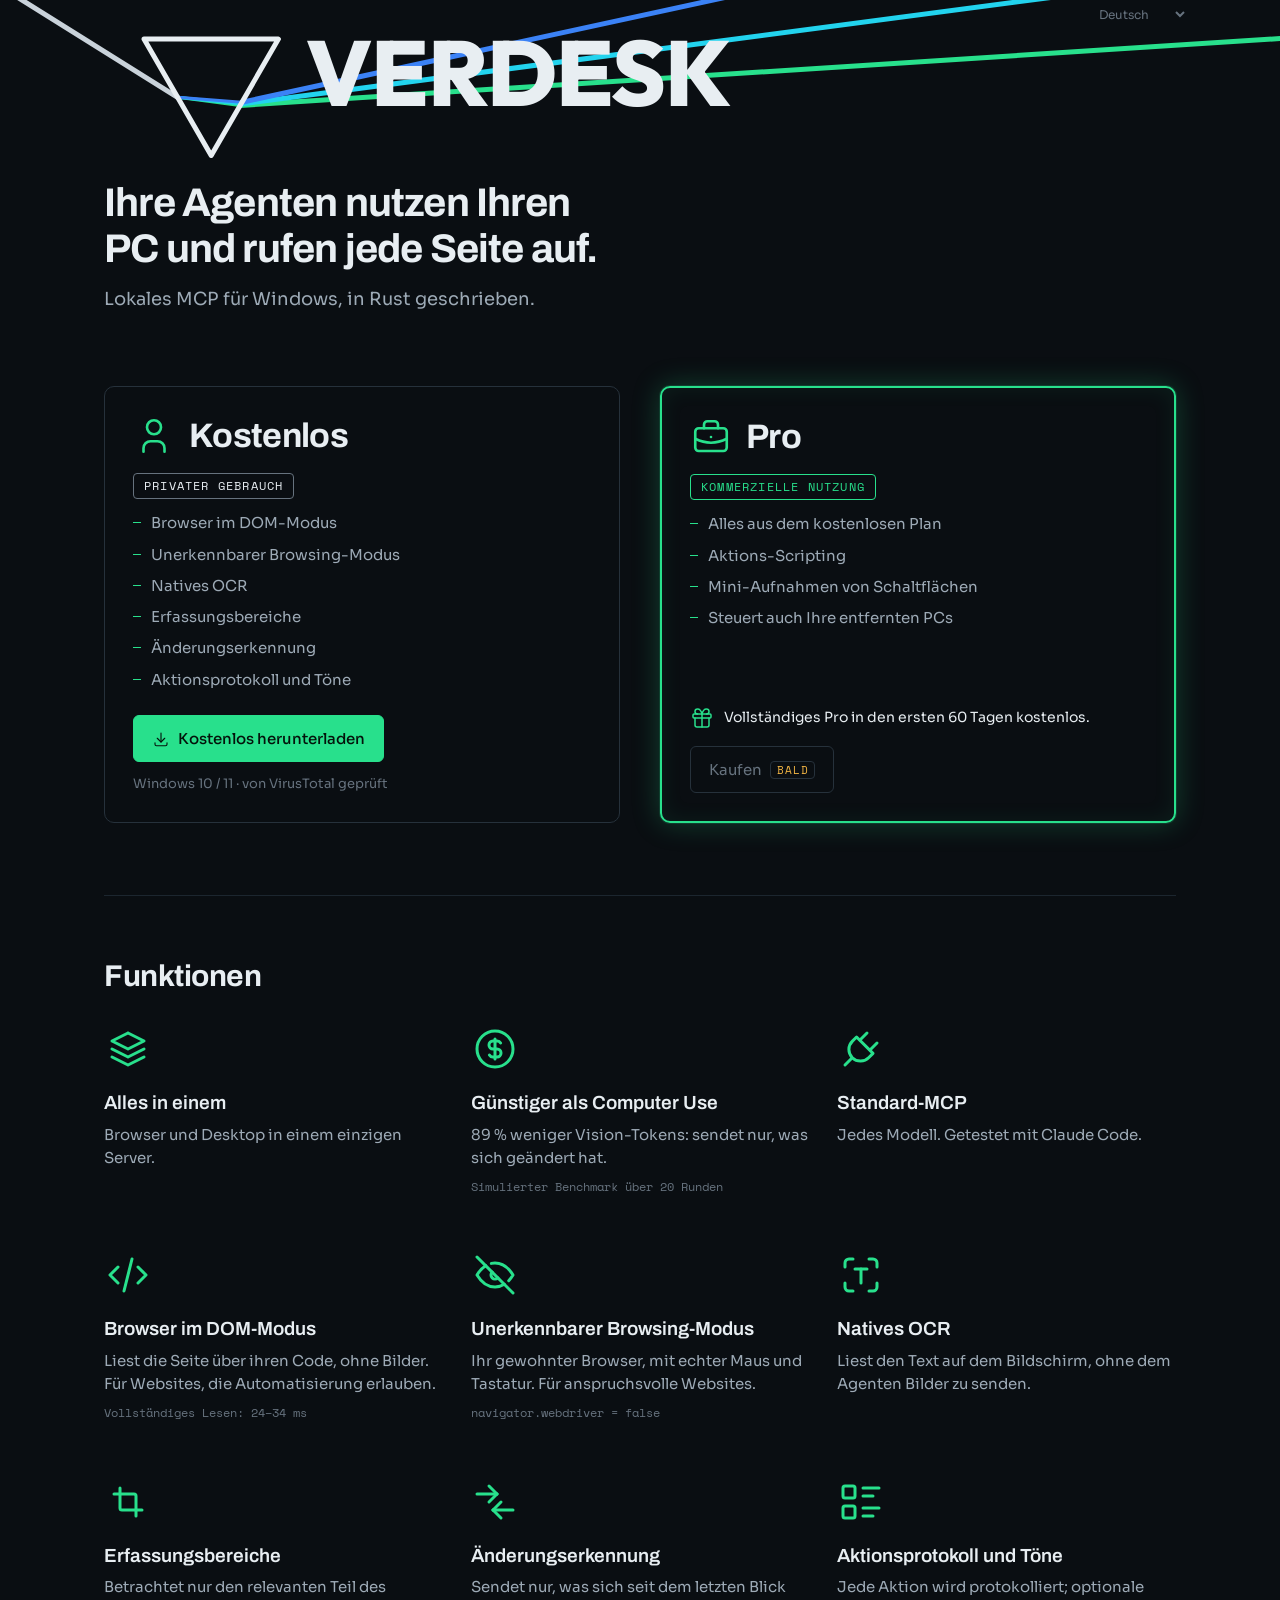
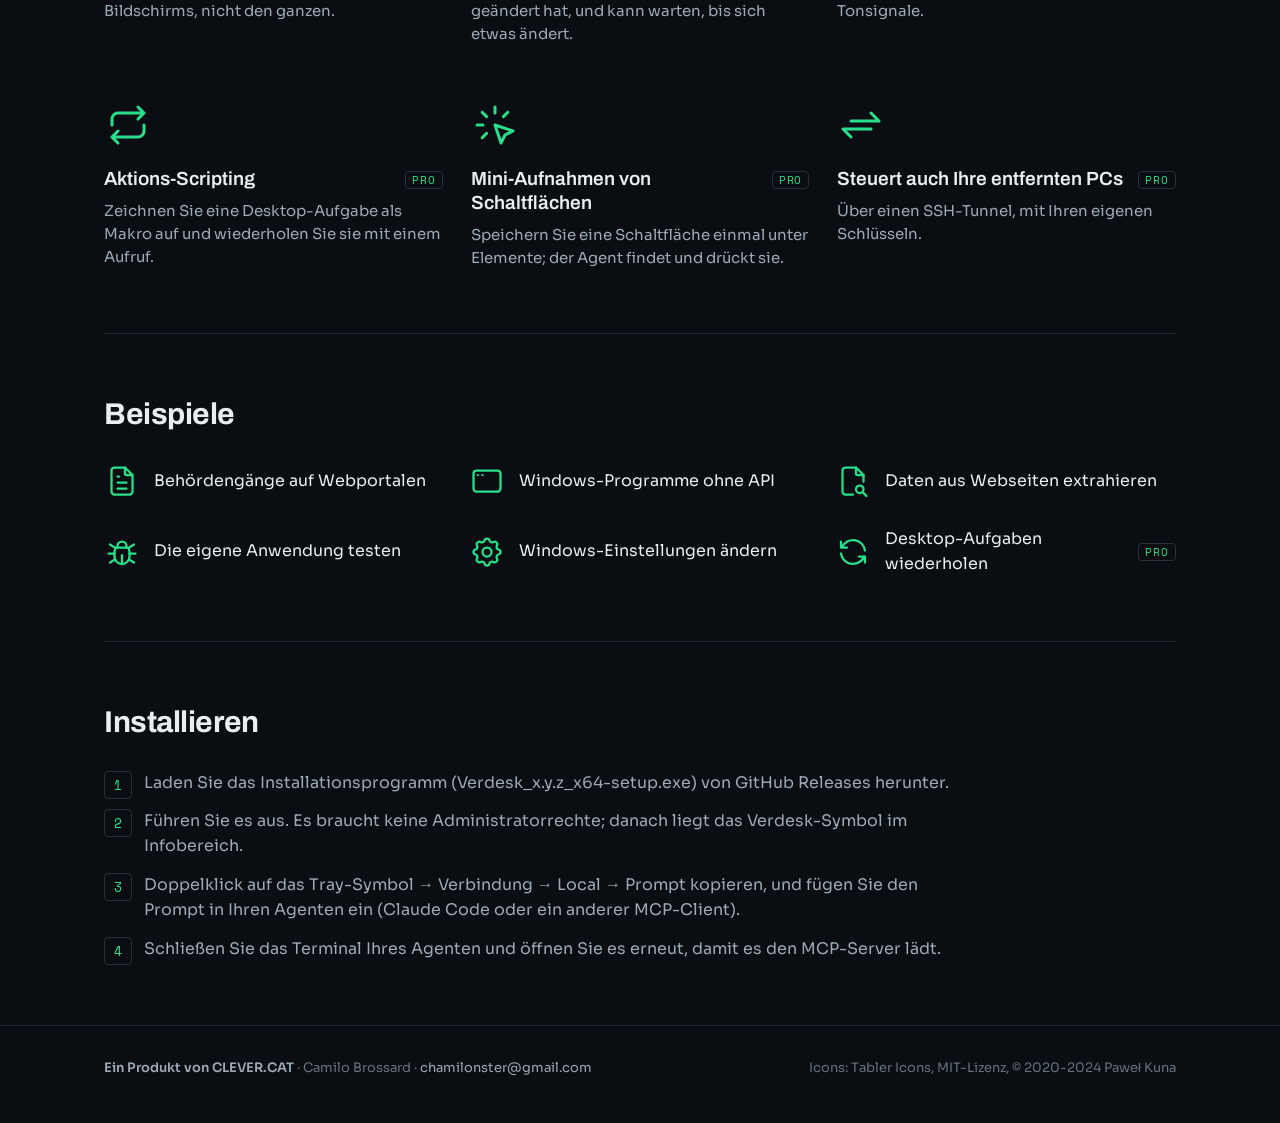
==== de/index.html @ 7feb121b "site: títulos de plan Gratis/Pro más grandes con su ícono Co-Authored-By: Claude Opus 5.5 (1M contex" ====
<!DOCTYPE html>
<html lang="de">
<head>
  <meta charset="UTF-8" />
  <meta name="viewport" content="width=device-width, initial-scale=1.0" />
  <title>Verdesk — Ihre Agenten nutzen Ihren PC und rufen jede Seite auf</title>
  <meta name="description" content="Lokaler MCP-Server für Windows. Ihre Agenten nutzen Ihren PC und rufen jede Seite auf: DOM-Modus, unerkennbarer Modus, natives OCR, und gesendet wird nur, was sich geändert hat. Kostenlos für den privaten Gebrauch." />
  <meta name="theme-color" content="#0A0E12" />
  <link rel="icon" type="image/svg+xml" href="/favicon.svg" />
  <meta property="og:title" content="Verdesk — Ihre Agenten nutzen Ihren PC und rufen jede Seite auf" />
  <meta property="og:description" content="Lokaler MCP-Server für Windows. Ihre Agenten nutzen Ihren PC und rufen jede Seite auf: DOM-Modus, unerkennbarer Modus, natives OCR, und gesendet wird nur, was sich geändert hat. Kostenlos für den privaten Gebrauch." />
  <meta property="og:type" content="website" />
  <meta property="og:url" content="https://verdesk.app/de/" />
  <meta property="og:image" content="https://verdesk.app/og-image.png" />
  <meta name="twitter:card" content="summary_large_image" />
  <meta name="twitter:title" content="Verdesk — Ihre Agenten nutzen Ihren PC und rufen jede Seite auf" />
  <meta name="twitter:description" content="Lokaler MCP-Server für Windows. Ihre Agenten nutzen Ihren PC und rufen jede Seite auf: DOM-Modus, unerkennbarer Modus, natives OCR, und gesendet wird nur, was sich geändert hat. Kostenlos für den privaten Gebrauch." />
  <meta name="twitter:image" content="https://verdesk.app/og-image.png" />
  <link rel="stylesheet" href="/fonts.css?v=23" />
  <link rel="stylesheet" href="/style.css?v=23" />
  <script src="/i18n.js?v=23" defer></script>
  <!-- I18N-SEO:START -->
  <link rel="canonical" href="https://verdesk.app/de/" />
  <meta property="og:locale" content="de_DE" />
  <link rel="alternate" hreflang="en" href="https://verdesk.app/" />
  <link rel="alternate" hreflang="es" href="https://verdesk.app/es/" />
  <link rel="alternate" hreflang="pt" href="https://verdesk.app/pt/" />
  <link rel="alternate" hreflang="fr" href="https://verdesk.app/fr/" />
  <link rel="alternate" hreflang="de" href="https://verdesk.app/de/" />
  <link rel="alternate" hreflang="it" href="https://verdesk.app/it/" />
  <link rel="alternate" hreflang="nl" href="https://verdesk.app/nl/" />
  <link rel="alternate" hreflang="pl" href="https://verdesk.app/pl/" />
  <link rel="alternate" hreflang="tr" href="https://verdesk.app/tr/" />
  <link rel="alternate" hreflang="ru" href="https://verdesk.app/ru/" />
  <link rel="alternate" hreflang="uk" href="https://verdesk.app/uk/" />
  <link rel="alternate" hreflang="zh" href="https://verdesk.app/zh/" />
  <link rel="alternate" hreflang="ja" href="https://verdesk.app/ja/" />
  <link rel="alternate" hreflang="ko" href="https://verdesk.app/ko/" />
  <link rel="alternate" hreflang="x-default" href="https://verdesk.app/" />
  <!-- I18N-SEO:END -->
</head>
<body>
  <!-- Icons: Tabler Icons (https://tabler.io/icons), MIT License, (c) 2020-2024 Pawel Kuna -->
  <svg width="0" height="0" style="position:absolute" aria-hidden="true">
    <symbol id="i-download" viewBox="0 0 24 24" fill="none" stroke="currentColor" stroke-width="1.5" stroke-linecap="round" stroke-linejoin="round"><path d="M4 17v2a2 2 0 0 0 2 2h12a2 2 0 0 0 2 -2v-2" /><path d="M7 11l5 5l5 -5" /><path d="M12 4l0 12" /></symbol>
    <symbol id="i-stack-2" viewBox="0 0 24 24" fill="none" stroke="currentColor" stroke-width="1.5" stroke-linecap="round" stroke-linejoin="round"><path d="M12 4l-8 4l8 4l8 -4l-8 -4" /><path d="M4 12l8 4l8 -4" /><path d="M4 16l8 4l8 -4" /></symbol>
    <symbol id="i-coin" viewBox="0 0 24 24" fill="none" stroke="currentColor" stroke-width="1.5" stroke-linecap="round" stroke-linejoin="round"><path d="M12 12m-9 0a9 9 0 1 0 18 0a9 9 0 1 0 -18 0" /><path d="M14.8 9a2 2 0 0 0 -1.8 -1h-2a2 2 0 1 0 0 4h2a2 2 0 1 1 0 4h-2a2 2 0 0 1 -1.8 -1" /><path d="M12 7v10" /></symbol>
    <symbol id="i-code" viewBox="0 0 24 24" fill="none" stroke="currentColor" stroke-width="1.5" stroke-linecap="round" stroke-linejoin="round"><path d="M7 8l-4 4l4 4" /><path d="M17 8l4 4l-4 4" /><path d="M14 4l-4 16" /></symbol>
    <symbol id="i-eye-off" viewBox="0 0 24 24" fill="none" stroke="currentColor" stroke-width="1.5" stroke-linecap="round" stroke-linejoin="round"><path d="M10.585 10.587a2 2 0 0 0 2.829 2.828" /><path d="M16.681 16.673a8.717 8.717 0 0 1 -4.681 1.327c-3.6 0 -6.6 -2 -9 -6c1.272 -2.12 2.712 -3.678 4.32 -4.674m2.86 -1.146a9.055 9.055 0 0 1 1.82 -.18c3.6 0 6.6 2 9 6c-.666 1.11 -1.379 2.067 -2.138 2.87" /><path d="M3 3l18 18" /></symbol>
    <symbol id="i-plug" viewBox="0 0 24 24" fill="none" stroke="currentColor" stroke-width="1.5" stroke-linecap="round" stroke-linejoin="round"><path d="M9.785 6l8.215 8.215l-2.054 2.054a5.81 5.81 0 1 1 -8.215 -8.215l2.054 -2.054z" /><path d="M4 20l3.5 -3.5" /><path d="M15 4l-3.5 3.5" /><path d="M20 9l-3.5 3.5" /></symbol>
    <symbol id="i-text-recognition" viewBox="0 0 24 24" fill="none" stroke="currentColor" stroke-width="1.5" stroke-linecap="round" stroke-linejoin="round"><path d="M4 8v-2a2 2 0 0 1 2 -2h2" /><path d="M4 16v2a2 2 0 0 0 2 2h2" /><path d="M16 4h2a2 2 0 0 1 2 2v2" /><path d="M16 20h2a2 2 0 0 0 2 -2v-2" /><path d="M12 16v-7" /><path d="M9 9h6" /></symbol>
    <symbol id="i-crop" viewBox="0 0 24 24" fill="none" stroke="currentColor" stroke-width="1.5" stroke-linecap="round" stroke-linejoin="round"><path d="M8 5v10a1 1 0 0 0 1 1h10" /><path d="M5 8h10a1 1 0 0 1 1 1v10" /></symbol>
    <symbol id="i-arrows-diff" viewBox="0 0 24 24" fill="none" stroke="currentColor" stroke-width="1.5" stroke-linecap="round" stroke-linejoin="round"><path d="M11 16h10" /><path d="M11 16l4 4" /><path d="M11 16l4 -4" /><path d="M13 8h-10" /><path d="M13 8l-4 4" /><path d="M13 8l-4 -4" /></symbol>
    <symbol id="i-list-details" viewBox="0 0 24 24" fill="none" stroke="currentColor" stroke-width="1.5" stroke-linecap="round" stroke-linejoin="round"><path d="M13 5h8" /><path d="M13 9h5" /><path d="M13 15h8" /><path d="M13 19h5" /><path d="M3 4m0 1a1 1 0 0 1 1 -1h4a1 1 0 0 1 1 1v4a1 1 0 0 1 -1 1h-4a1 1 0 0 1 -1 -1z" /><path d="M3 14m0 1a1 1 0 0 1 1 -1h4a1 1 0 0 1 1 1v4a1 1 0 0 1 -1 1h-4a1 1 0 0 1 -1 -1z" /></symbol>
    <symbol id="i-repeat" viewBox="0 0 24 24" fill="none" stroke="currentColor" stroke-width="1.5" stroke-linecap="round" stroke-linejoin="round"><path d="M4 12v-3a3 3 0 0 1 3 -3h13m-3 -3l3 3l-3 3" /><path d="M20 12v3a3 3 0 0 1 -3 3h-13m3 3l-3 -3l3 -3" /></symbol>
    <symbol id="i-click" viewBox="0 0 24 24" fill="none" stroke="currentColor" stroke-width="1.5" stroke-linecap="round" stroke-linejoin="round"><path d="M3 12l3 0" /><path d="M12 3l0 3" /><path d="M7.8 7.8l-2.2 -2.2" /><path d="M16.2 7.8l2.2 -2.2" /><path d="M7.8 16.2l-2.2 2.2" /><path d="M12 12l9 3l-4 2l-2 4l-3 -9" /></symbol>
    <symbol id="i-arrows-exchange" viewBox="0 0 24 24" fill="none" stroke="currentColor" stroke-width="1.5" stroke-linecap="round" stroke-linejoin="round"><path d="M7 10h14l-4 -4" /><path d="M17 14h-14l4 4" /></symbol>
    <symbol id="i-file-text" viewBox="0 0 24 24" fill="none" stroke="currentColor" stroke-width="1.5" stroke-linecap="round" stroke-linejoin="round"><path d="M14 3v4a1 1 0 0 0 1 1h4" /><path d="M17 21h-10a2 2 0 0 1 -2 -2v-14a2 2 0 0 1 2 -2h7l5 5v11a2 2 0 0 1 -2 2z" /><path d="M9 9l1 0" /><path d="M9 13l6 0" /><path d="M9 17l6 0" /></symbol>
    <symbol id="i-app-window" viewBox="0 0 24 24" fill="none" stroke="currentColor" stroke-width="1.5" stroke-linecap="round" stroke-linejoin="round"><path d="M3 5m0 2a2 2 0 0 1 2 -2h14a2 2 0 0 1 2 2v10a2 2 0 0 1 -2 2h-14a2 2 0 0 1 -2 -2z" /><path d="M6 8h.01" /><path d="M9 8h.01" /></symbol>
    <symbol id="i-file-search" viewBox="0 0 24 24" fill="none" stroke="currentColor" stroke-width="1.5" stroke-linecap="round" stroke-linejoin="round"><path d="M14 3v4a1 1 0 0 0 1 1h4" /><path d="M12 21h-5a2 2 0 0 1 -2 -2v-14a2 2 0 0 1 2 -2h7l5 5v4.5" /><path d="M16.5 17.5m-2.5 0a2.5 2.5 0 1 0 5 0a2.5 2.5 0 1 0 -5 0" /><path d="M18.5 19.5l2.5 2.5" /></symbol>
    <symbol id="i-bug" viewBox="0 0 24 24" fill="none" stroke="currentColor" stroke-width="1.5" stroke-linecap="round" stroke-linejoin="round"><path d="M9 9v-1a3 3 0 0 1 6 0v1" /><path d="M8 9h8a6 6 0 0 1 1 3v3a5 5 0 0 1 -10 0v-3a6 6 0 0 1 1 -3" /><path d="M3 13l4 0" /><path d="M17 13l4 0" /><path d="M12 20l0 -6" /><path d="M4 19l3.35 -2" /><path d="M20 19l-3.35 -2" /><path d="M4 7l3.75 2.4" /><path d="M20 7l-3.75 2.4" /></symbol>
    <symbol id="i-settings" viewBox="0 0 24 24" fill="none" stroke="currentColor" stroke-width="1.5" stroke-linecap="round" stroke-linejoin="round"><path d="M10.325 4.317c.426 -1.756 2.924 -1.756 3.35 0a1.724 1.724 0 0 0 2.573 1.066c1.543 -.94 3.31 .826 2.37 2.37a1.724 1.724 0 0 0 1.065 2.572c1.756 .426 1.756 2.924 0 3.35a1.724 1.724 0 0 0 -1.066 2.573c.94 1.543 -.826 3.31 -2.37 2.37a1.724 1.724 0 0 0 -2.572 1.065c-.426 1.756 -2.924 1.756 -3.35 0a1.724 1.724 0 0 0 -2.573 -1.066c-1.543 .94 -3.31 -.826 -2.37 -2.37a1.724 1.724 0 0 0 -1.065 -2.572c-1.756 -.426 -1.756 -2.924 0 -3.35a1.724 1.724 0 0 0 1.066 -2.573c-.94 -1.543 .826 -3.31 2.37 -2.37c1 .608 2.296 .07 2.572 -1.065z" /><path d="M9 12a3 3 0 1 0 6 0a3 3 0 0 0 -6 0" /></symbol>
    <symbol id="i-refresh" viewBox="0 0 24 24" fill="none" stroke="currentColor" stroke-width="1.5" stroke-linecap="round" stroke-linejoin="round"><path d="M20 11a8.1 8.1 0 0 0 -15.5 -2m-.5 -4v4h4" /><path d="M4 13a8.1 8.1 0 0 0 15.5 2m.5 4v-4h-4" /></symbol>
    <symbol id="i-gift" viewBox="0 0 24 24" fill="none" stroke="currentColor" stroke-width="1.5" stroke-linecap="round" stroke-linejoin="round"><path d="M3 8m0 1a1 1 0 0 1 1 -1h16a1 1 0 0 1 1 1v2a1 1 0 0 1 -1 1h-16a1 1 0 0 1 -1 -1z" /><path d="M12 8l0 13" /><path d="M19 12v7a2 2 0 0 1 -2 2h-10a2 2 0 0 1 -2 -2v-7" /><path d="M7.5 8a2.5 2.5 0 0 1 0 -5a4.8 8 0 0 1 4.5 5a4.8 8 0 0 1 4.5 -5a2.5 2.5 0 0 1 0 5" /></symbol>
    <symbol id="i-user" viewBox="0 0 24 24" fill="none" stroke="currentColor" stroke-width="1.5" stroke-linecap="round" stroke-linejoin="round"><path d="M8 7a4 4 0 1 0 8 0a4 4 0 0 0 -8 0" /><path d="M6 21v-2a4 4 0 0 1 4 -4h4a4 4 0 0 1 4 4v2" /></symbol>
    <symbol id="i-briefcase" viewBox="0 0 24 24" fill="none" stroke="currentColor" stroke-width="1.5" stroke-linecap="round" stroke-linejoin="round"><path d="M3 7m0 2a2 2 0 0 1 2 -2h14a2 2 0 0 1 2 2v9a2 2 0 0 1 -2 2h-14a2 2 0 0 1 -2 -2z" /><path d="M8 7v-2a2 2 0 0 1 2 -2h4a2 2 0 0 1 2 2v2" /><path d="M12 12l0 .01" /><path d="M3 13a20 20 0 0 0 18 0" /></symbol>
    <symbol id="logo-d2" viewBox="0 2 64 44" fill="none" stroke-linecap="round" stroke-linejoin="round"><g transform="matrix(1 0 0 -1 0 48)"><path d="M4.00 29.35L16.00 21.86" stroke="#9DAAB6" stroke-width="2.4"/><path d="M16.00 21.86L30.87 19.90" stroke="#28E08C" stroke-width="1.4"/><path d="M16.00 21.86L31.08 20.26" stroke="#22D3EE" stroke-width="1.4"/><path d="M16.00 21.86L31.31 20.66" stroke="#3B82F6" stroke-width="1.4"/><path d="M24.00 8.00L40.00 35.71H8.00Z" stroke="#E8EEF2" stroke-width="2.4"/><path d="M30.87 19.90L63.00 21.96" stroke="#28E08C" stroke-width="2.4"/><path d="M31.08 20.26L63.00 24.46" stroke="#22D3EE" stroke-width="2.4"/><path d="M31.31 20.66L63.00 27.54" stroke="#3B82F6" stroke-width="2.4"/></g></symbol>
  </svg>

  <select class="lang-select lang-top" id="lang-select" aria-label="Language">
    <option value="en" selected>English</option>
  </select>

  <main class="wrap" id="top">
    <div class="beam" role="img" aria-label="Verdesk"><div class="beam-inner"><svg><path d="M-3318.6 -2022.4L73.6 97.3" stroke="#C9D2DA" stroke-width="5"/><path d="M73.6 97.3L136.0 105.5" stroke="#28E08C" stroke-width="3"/><path d="M73.6 97.3L136.9 104.0" stroke="#22D3EE" stroke-width="3"/><path d="M73.6 97.3L137.9 102.3" stroke="#3B82F6" stroke-width="3"/><path d="M136.0 105.5L4127.8 -151.5" stroke="#28E08C" stroke-width="5"/><path d="M136.9 104.0L4102.8 -417.6" stroke="#22D3EE" stroke-width="5"/><path d="M137.9 102.3L4046.9 -746.1" stroke="#3B82F6" stroke-width="5"/><path d="M107.2 155.5L174.4 39.1L40.0 39.1Z" stroke="#E8EEF2" stroke-width="5" stroke-linejoin="round"/><text x="201.9" y="105.6" class="beam-word">VERDESK</text></svg></div></div>
    <section class="hero">
      <h1 data-i18n="hero.h1">Ihre Agenten nutzen Ihren PC und rufen jede Seite auf.</h1>
      <p class="lede" data-i18n="hero.sub">Lokales MCP für Windows, in Rust geschrieben.</p>
    </section>

    <section class="plans-top" id="plans">
      <div class="plans">
        <div class="card"><div class="card-head"><svg class="ic plan-ic"><use href="#i-user"/></svg><h3 data-i18n="plan.free.t">Kostenlos</h3></div><span class="use" data-i18n="plan.free.personal">Privater Gebrauch</span><ul><li><span data-i18n="f.dom.t">Browser im DOM-Modus</span></li><li><span data-i18n="f.stealth.t">Unerkennbarer Browsing-Modus</span></li><li><span data-i18n="f.ocr.t">Natives OCR</span></li><li><span data-i18n="f.zone.t">Erfassungsbereiche</span></li><li><span data-i18n="f.diff.t">Änderungserkennung</span></li><li><span data-i18n="f.log.t">Aktionsprotokoll und Töne</span></li></ul><div class="cta"><a class="btn primary" href="https://github.com/chamilonster/verdesk/releases/latest"><svg class="ic"><use href="#i-download"/></svg><span data-i18n="hero.download">Kostenlos herunterladen</span></a><a class="note" href="https://www.virustotal.com/gui/url/f37914798183b410f59b6f8d9f3163dbd8a1b7edc382f666fbac66edbec6bd60" data-i18n="hero.note">Windows 10 / 11 · von VirusTotal geprüft</a></div></div>
        <div class="card pro-card"><div class="card-head"><svg class="ic plan-ic"><use href="#i-briefcase"/></svg><h3>Pro</h3></div><span class="use" data-i18n="plan.pro.commercial">Kommerzielle Nutzung</span><ul><li><span data-i18n="plan.pro.all">Alles aus dem kostenlosen Plan</span></li><li><span data-i18n="f.script.t">Aktions-Scripting</span></li><li><span data-i18n="f.btn.t">Mini-Aufnahmen von Schaltflächen</span></li><li><span data-i18n="f.remote.t">Steuert auch Ihre entfernten PCs</span></li></ul><p class="card-foot trial"><svg class="ic"><use href="#i-gift"/></svg><span data-i18n="hero.trial">Vollständiges Pro in den ersten 60 Tagen kostenlos.</span></p><button class="btn buy-btn" type="button" disabled><span data-i18n="plan.pro.buy">Kaufen</span><span class="soon" data-i18n="plan.pro.soon">bald</span></button></div>
      </div>
    </section>

    <section class="band" id="features">
      <h2 class="label" data-i18n="sec.features">Funktionen</h2>
      <ul class="six">
      <li style="--i:0"><svg class="ic"><use href="#i-stack-2"/></svg><h2 data-i18n="f.all.t">Alles in einem</h2><p data-i18n="f.all.d">Browser und Desktop in einem einzigen Server.</p></li>
      <li style="--i:1"><svg class="ic"><use href="#i-coin"/></svg><h2 data-i18n="f.cheap.t">Günstiger als Computer Use</h2><p data-i18n="f.cheap.d">89 % weniger Vision-Tokens: sendet nur, was sich geändert hat.</p><span class="src" data-i18n="f.cheap.s">Simulierter Benchmark über 20 Runden</span></li>
      <li style="--i:2"><svg class="ic"><use href="#i-plug"/></svg><h2 data-i18n="f.mcp.t">Standard-MCP</h2><p data-i18n="f.mcp.d">Jedes Modell. Getestet mit Claude Code.</p></li>
      <li style="--i:3"><svg class="ic"><use href="#i-code"/></svg><h2 data-i18n="f.dom.t">Browser im DOM-Modus</h2><p data-i18n="f.dom.d">Liest die Seite über ihren Code, ohne Bilder. Für Websites, die Automatisierung erlauben.</p><span class="src" data-i18n="f.dom.s">Vollständiges Lesen: 24–34 ms</span></li>
      <li style="--i:4"><svg class="ic"><use href="#i-eye-off"/></svg><h2 data-i18n="f.stealth.t">Unerkennbarer Browsing-Modus</h2><p data-i18n="f.stealth.d">Ihr gewohnter Browser, mit echter Maus und Tastatur. Für anspruchsvolle Websites.</p><span class="src">navigator.webdriver = false</span></li>
      <li style="--i:5"><svg class="ic"><use href="#i-text-recognition"/></svg><h2 data-i18n="f.ocr.t">Natives OCR</h2><p data-i18n="f.ocr.d">Liest den Text auf dem Bildschirm, ohne dem Agenten Bilder zu senden.</p></li>
      <li style="--i:6"><svg class="ic"><use href="#i-crop"/></svg><h2 data-i18n="f.zone.t">Erfassungsbereiche</h2><p data-i18n="f.zone.d">Betrachtet nur den relevanten Teil des Bildschirms, nicht den ganzen.</p></li>
      <li style="--i:7"><svg class="ic"><use href="#i-arrows-diff"/></svg><h2 data-i18n="f.diff.t">Änderungserkennung</h2><p data-i18n="f.diff.d">Sendet nur, was sich seit dem letzten Blick geändert hat, und kann warten, bis sich etwas ändert.</p></li>
      <li style="--i:8"><svg class="ic"><use href="#i-list-details"/></svg><h2 data-i18n="f.log.t">Aktionsprotokoll und Töne</h2><p data-i18n="f.log.d">Jede Aktion wird protokolliert; optionale Tonsignale.</p></li>
      <li style="--i:9"><svg class="ic"><use href="#i-repeat"/></svg><h2 data-i18n="f.script.t">Aktions-Scripting</h2><span class="pro">PRO</span><p data-i18n="f.script.d">Zeichnen Sie eine Desktop-Aufgabe als Makro auf und wiederholen Sie sie mit einem Aufruf.</p></li>
      <li style="--i:10"><svg class="ic"><use href="#i-click"/></svg><h2 data-i18n="f.btn.t">Mini-Aufnahmen von Schaltflächen</h2><span class="pro">PRO</span><p data-i18n="f.btn.d">Speichern Sie eine Schaltfläche einmal unter Elemente; der Agent findet und drückt sie.</p></li>
      <li style="--i:11"><svg class="ic"><use href="#i-arrows-exchange"/></svg><h2 data-i18n="f.remote.t">Steuert auch Ihre entfernten PCs</h2><span class="pro">PRO</span><p data-i18n="f.remote.d">Über einen SSH-Tunnel, mit Ihren eigenen Schlüsseln.</p></li>
      </ul>
    </section>

    <section class="band" id="examples">
      <h2 class="label" data-i18n="sec.examples">Beispiele</h2>
      <ul class="ex">
      <li style="--i:13"><svg class="ic"><use href="#i-file-text"/></svg><span data-i18n="ex.1">Behördengänge auf Webportalen</span></li>
      <li style="--i:14"><svg class="ic"><use href="#i-app-window"/></svg><span data-i18n="ex.2">Windows-Programme ohne API</span></li>
      <li style="--i:15"><svg class="ic"><use href="#i-file-search"/></svg><span data-i18n="ex.3">Daten aus Webseiten extrahieren</span></li>
      <li style="--i:16"><svg class="ic"><use href="#i-bug"/></svg><span data-i18n="ex.4">Die eigene Anwendung testen</span></li>
      <li style="--i:17"><svg class="ic"><use href="#i-settings"/></svg><span data-i18n="ex.5">Windows-Einstellungen ändern</span></li>
      <li style="--i:18"><svg class="ic"><use href="#i-refresh"/></svg><span data-i18n="ex.6">Desktop-Aufgaben wiederholen</span><span class="pro">PRO</span></li>
      </ul>
    </section>

    <section class="band" id="install">
      <h2 class="label" data-i18n="sec.install">Installieren</h2>
      <ol class="steps">
        <li><span data-i18n="install.1">Laden Sie das Installationsprogramm (Verdesk_x.y.z_x64-setup.exe) von GitHub Releases herunter.</span></li>
        <li><span data-i18n="install.2">Führen Sie es aus. Es braucht keine Administratorrechte; danach liegt das Verdesk-Symbol im Infobereich.</span></li>
        <li><span data-i18n="install.3">Doppelklick auf das Tray-Symbol → Verbindung → Local → Prompt kopieren, und fügen Sie den Prompt in Ihren Agenten ein (Claude Code oder ein anderer MCP-Client).</span></li>
        <li><span data-i18n="install.4">Schließen Sie das Terminal Ihres Agenten und öffnen Sie es erneut, damit es den MCP-Server lädt.</span></li>
      </ol>
    </section>
  </main>

  <footer>
    <div class="wrap">
      <span><a class="cc" href="https://clever.cat" data-i18n-html="nav.by">Ein Produkt von <b>CLEVER.CAT</b></a> · Camilo Brossard · <span class="sel">chamilonster@gmail.com</span></span>
      <span><span data-i18n="footer.icons">Icons: Tabler Icons, MIT-Lizenz</span>, © 2020-2024 Paweł Kuna</span>
    </div>
  </footer>
</body>
</html>
---- fonts.css ----
/* Verdesk landing - fuentes self-hosted (OFL). Sin CDN, sin requests a terceros. */

@font-face {
  font-family: 'Archivo';
  font-style: normal;
  font-weight: 500;
  font-display: swap;
  src: url('fonts/Archivo-500.woff2') format('woff2');
}

@font-face {
  font-family: 'Archivo';
  font-style: normal;
  font-weight: 600;
  font-display: swap;
  src: url('fonts/Archivo-600.woff2') format('woff2');
}

@font-face {
  font-family: 'Archivo';
  font-style: normal;
  font-weight: 700;
  font-display: swap;
  src: url('fonts/Archivo-700.woff2') format('woff2');
}

@font-face {
  font-family: 'Archivo';
  font-style: normal;
  font-weight: 800;
  font-display: swap;
  src: url('fonts/Archivo-800.woff2') format('woff2');
}

@font-face {
  font-family: 'Sora';
  font-style: normal;
  font-weight: 400;
  font-display: swap;
  src: url('fonts/Sora-400.woff2') format('woff2');
}

@font-face {
  font-family: 'Sora';
  font-style: normal;
  font-weight: 500;
  font-display: swap;
  src: url('fonts/Sora-500.woff2') format('woff2');
}

@font-face {
  font-family: 'Sora';
  font-style: normal;
  font-weight: 600;
  font-display: swap;
  src: url('fonts/Sora-600.woff2') format('woff2');
}

@font-face {
  font-family: 'Space Mono';
  font-style: normal;
  font-weight: 400;
  font-display: swap;
  src: url('fonts/SpaceMono-400.woff2') format('woff2');
}

@font-face {
  font-family: 'Space Mono';
  font-style: normal;
  font-weight: 700;
  font-display: swap;
  src: url('fonts/SpaceMono-700.woff2') format('woff2');
}

@font-face {
  font-family: 'Outfit';
  font-style: normal;
  font-weight: 800;
  font-display: swap;
  src: url('fonts/Outfit-800.woff2') format('woff2');
}
---- style.css ----
/* Verdesk landing v2 — ct-2026-09-23-2015. Flat background, minimal copy.
   Icons: Tabler Icons (MIT, (c) 2020-2024 Pawel Kuna), inlined in index.html. */
:root {
    color-scheme: dark;
    --bg: #0A0E12; --line: #1C262F; --line-2: #26313B;
    --ink: #E8EEF2; --ink-2: #9DAAB6; --ink-3: #66727E;
    --green: #28E08C; --amber: #F2B544;
    --display: 'Archivo', 'Helvetica Neue', Arial, sans-serif;
    --body: 'Sora', 'Helvetica Neue', Arial, sans-serif;
    --mono: 'Space Mono', ui-monospace, Consolas, monospace;
  }
  * { box-sizing: border-box; }
  body { margin: 0; background: var(--bg); color: var(--ink); font-family: var(--body); font-size: 16px; line-height: 1.55; -webkit-font-smoothing: antialiased; }
  .wrap { max-width: 1120px; margin: 0 auto; padding-inline: 24px; }
  a { color: inherit; text-decoration: none; }
  a:focus-visible { outline: 2px solid var(--green); outline-offset: 3px; }
  .ic { width: 22px; height: 22px; flex: none; }


  header .wrap { display: flex; justify-content: space-between; align-items: center; gap: 16px; padding-block: 22px; }
  .nav-right { display: flex; align-items: center; gap: 18px; }
  .lang-select { background: var(--bg); color: var(--ink-2); border: 1px solid var(--line-2); font: inherit; font-size: 13px; padding: 5px 8px; }
  .note a { color: inherit; text-decoration: underline; text-decoration-color: var(--line-2); text-underline-offset: 3px; }
  .note a:hover { color: var(--ink-2); }
  @media (max-width: 520px) { .by { display: none; } }
  .brand { font-family: 'Outfit', var(--display); font-weight: 800; font-size: 19px; letter-spacing: -.01em; display: inline-flex; align-items: center; gap: 10px; }
  .brand svg { width: 26px; height: 26px; }
  .btn { display: inline-flex; align-items: center; gap: 8px; font-weight: 500; font-size: 15px; padding: 11px 18px; border: 1px solid var(--line-2); }
  .btn.primary { background: var(--green); border-color: var(--green); color: #04130B; }
  .btn .ic { width: 18px; height: 18px; }

  .hero { padding-block: 80px 72px; }
  h1 { font-family: var(--display); font-weight: 700; font-size: clamp(28px, 3.4vw, 40px); line-height: 1.15; letter-spacing: -.02em; margin: 0 0 14px; max-width: 31ch; text-wrap: balance; }
  .lede { color: var(--ink-2); font-size: 18px; margin: 0 0 36px; }
  .cta { display: flex; flex-wrap: wrap; align-items: center; gap: 12px 20px; }
  .note { font-size: 13px; color: var(--ink-3); }

  .six { list-style: none; margin: 0; padding: 0; display: grid; grid-template-columns: repeat(12, 1fr); gap: 56px 28px; }
  .six > li { grid-column: span 4; }
  .six li { display: grid; gap: 8px; align-content: start; }
  .six .ic { color: var(--green); width: 26px; height: 26px; margin-bottom: 6px; }
  .six h2 { font-family: var(--display); font-weight: 600; font-size: 19px; line-height: 1.25; margin: 0; display: flex; align-items: center; gap: 10px; flex-wrap: wrap; }
  .six p { margin: 0; color: var(--ink-2); font-size: 15px; }
  .src { font-family: var(--mono); font-size: 11.5px; color: var(--ink-3); }
  .pro { justify-self: end; white-space: nowrap; font-family: var(--mono); font-size: 10.5px; font-weight: 400; letter-spacing: .08em; color: var(--green); border: 1px solid var(--line-2); padding: 0 6px; }

  .band { border-top: 1px solid var(--line); padding-block: 64px; display: grid; gap: 32px; }
  .label { font-family: var(--display); font-weight: 700; font-size: 30px; letter-spacing: -.015em; line-height: 1.1; color: var(--ink); margin: 0; }
  .ex { list-style: none; margin: 0; padding: 0; display: grid; gap: 10px; font-size: 17px; }
  .plans { display: grid; grid-template-columns: 1fr 1fr; gap: 40px; }
  .plans h3 { font-family: var(--display); font-weight: 600; font-size: 19px; margin: 0 0 8px; }
  .plans p { margin: 0; color: var(--ink-2); font-size: 15px; }
  .plans .buy { margin-top: 12px; font-size: 13px; color: var(--ink-3); }
  .steps { margin: 0; color: var(--ink-2); font-size: 16px; }

  footer { border-top: 1px solid var(--line); padding-block: 32px 44px; font-size: 13px; color: var(--ink-3); }
  footer .wrap { display: flex; flex-wrap: wrap; gap: 8px 28px; justify-content: space-between; }
  .by { font-size: 13px; color: var(--ink-3); }
  .by b, .cc { font-weight: 600; color: var(--ink-2); }
  .by:hover b, .cc:hover { color: #C2410C; }
  .sel { user-select: all; color: var(--ink-2); }

  .hero { position: relative; }
  .hero-brand { position: absolute; right: 0; top: 64px; display: grid; justify-items: center; gap: 12px; }
  .hero-brand svg { width: 128px; height: 128px; }
  .hero-brand span { font-family: 'Outfit', var(--display); font-weight: 800; font-size: 40px; letter-spacing: -.01em; line-height: 1; }
    .trial { margin: 22px 0 0; display: flex; align-items: center; gap: 10px; color: var(--ink); font-size: 15px; }
  .trial .ic { color: var(--green); width: 24px; height: 24px; }
  .six li { grid-template-columns: 1fr auto; column-gap: 12px; }
  .six li > * { grid-column: 1 / -1; }
  .six li > h2 { grid-column: 1; }
  .six li > .pro { grid-column: 2; grid-row: 2; align-self: start; margin-top: 4px; }
  .six .ic { width: 48px; height: 48px; margin-bottom: 10px; }
  .ex { grid-template-columns: repeat(3, 1fr); gap: 28px 24px; font-size: 16px; }
  .ex li { display: flex; align-items: center; gap: 14px; }
  .ex .ic { width: 36px; height: 36px; color: var(--green); }
  .ex .pro { margin-left: 2px; }
  .plan-ic { width: 36px; height: 36px; color: var(--green); margin-bottom: 10px; display: block; }
  @media (max-width: 1000px) { .six { grid-template-columns: 1fr 1fr; } .six > li { grid-column: auto; } }
  @media (max-width: 780px) {
    .hero-brand { display: none; }
    .ex { grid-template-columns: 1fr 1fr; }
    .six { grid-template-columns: 1fr 1fr; }
    .band { gap: 24px; }
  }
  @media (max-width: 520px) {
    .hero { padding-block: 56px; }
    .six, .plans, .ex { grid-template-columns: 1fr; gap: 36px; }
    .ex { gap: 18px; }
  }

  /* CJK: cortar por frase, no dejar un carácter suelto al final de un título */
  :lang(ja) h1, :lang(ja) h2, :lang(zh) h1, :lang(zh) h2, :lang(ko) h1, :lang(ko) h2 { word-break: auto-phrase; }

  body { overflow-x: hidden; }
  .brand svg { width: 46px; height: 32px; }
  body { position: relative; }
  /* redondeo pequeño y parejo (boss) */
  .card { border-radius: 10px; }
  .btn, .buy-btn { border-radius: 6px; }
  .use, .pro, .buy-btn .soon, ol.steps li::before, .lang-select { border-radius: 4px; }
  ol.steps { margin: 0; padding: 0; list-style: none; counter-reset: st; display: grid; gap: 14px; max-width: 72ch; }
  ol.steps li { counter-increment: st; position: relative; padding-left: 40px; color: var(--ink-2); font-size: 16px; }
  ol.steps li::before { content: counter(st); position: absolute; left: 0; top: 0; width: 26px; height: 26px; border: 1px solid var(--line-2); color: #28E08C; font-family: var(--mono); font-size: 13px; display: grid; place-items: center; }
  .plans { align-items: stretch; }
  .card { border: 1px solid var(--line-2); padding: 28px; display: flex; flex-direction: column; gap: 12px; }
  .card.pro-card { border: 2px solid #28E08C; box-shadow: 0 0 0 1px #28E08C22, 0 0 28px #28E08C40, inset 0 0 22px #28E08C14; }
  .card h3 { margin: 0; font-family: var(--display); font-weight: 700; font-size: 34px; line-height: 1; letter-spacing: -.02em; }
  .card-head { display: flex; align-items: center; gap: 14px; margin-bottom: 4px; }
  .card .plan-ic { width: 42px; height: 42px; margin: 0; }
  .card ul { list-style: none; margin: 0; padding: 0; display: grid; gap: 8px; color: var(--ink-2); font-size: 15px; }
  .card li { padding-left: 18px; position: relative; }
  .card li::before { content: ""; position: absolute; left: 0; top: .72em; width: 8px; height: 1px; background: var(--green); }
  .card-foot { margin: auto 0 0; padding-top: 6px; font-size: 13px; color: var(--ink-3); }
  .card .buy-btn { align-self: flex-start; margin-top: 4px; }
  .use { align-self: flex-start; font-family: var(--mono); font-size: 12px; letter-spacing: .1em; text-transform: uppercase; color: var(--ink); border: 1px solid var(--ink-3); padding: 3px 10px; }
  .pro-card .use { color: #28E08C; border-color: #28E08C; }
  .card .cta { margin-top: auto; padding-top: 8px; }
  .plans-top { padding-block: 0 72px; }
  .card .cta { margin-top: 4px; }
  .card-foot.trial { margin: auto 0 0; color: var(--ink); font-size: 14px; }
  .hero { padding-block: 8px 40px; }
  .hero .lede { margin: 0; }
  /* Íconos: pasan por los 3 colores del haz (verde → cian → azul), en ola ordenada, ciclo de 9 s */
  @keyframes haz { 0%, 100% { color: #28E08C; } 33.3% { color: #22D3EE; } 66.6% { color: #3B82F6; } }
  .six .ic, .ex .ic, .plan-ic, .trial .ic { animation: haz 9s ease-in-out infinite; animation-delay: calc(var(--i, 0) * -0.5s); }
  .plans > div:last-child .plan-ic { --i: 20; }
  @media (prefers-reduced-motion: reduce) { .six .ic, .ex .ic, .plan-ic, .trial .ic { animation: none; } }
  .buy-btn { margin-top: 16px; background: transparent; color: var(--ink-3); border-color: var(--line-2); font: inherit; font-size: 15px; cursor: not-allowed; }
  .buy-btn .soon { font-family: var(--mono); font-size: 10.5px; letter-spacing: .08em; text-transform: uppercase; color: var(--amber); border: 1px solid var(--line-2); padding: 0 6px; }
  .lang-top { position: absolute; top: 4px; right: max(12px, calc(50% - 548px)); z-index: 2; background: transparent; border: 0; color: var(--ink-3); font-size: 12px; padding: 2px 4px; cursor: pointer; }
  .lang-top:hover, .lang-top:focus-visible { color: var(--ink-2); }
  .lang-top option { background: #0E141A; color: #E8EEF2; }
  @media (max-width: 520px) { .lang-top { top: 0; right: 6px; font-size: 11px; } }
  .beam { position: relative; height: 172px; margin-inline: calc(50% - 50vw); overflow: hidden; }
  .beam-inner { position: relative; max-width: 1120px; height: 100%; margin: 0 auto; }
  .beam svg { position: absolute; left: 24px; top: 0; width: 1px; height: 1px; overflow: visible; fill: none; stroke-linecap: round; }
  .beam-word { font-family: 'Outfit', var(--display); font-weight: 800; font-size: 92px; letter-spacing: -.01em; fill: var(--ink); stroke: none; }
  .hero { padding-block: 8px 72px; }
  @media (max-width: 780px) { .beam { height: 118px; } .beam svg { transform: scale(.62); transform-origin: 0 0; } }
  @media (max-width: 520px) { .beam { height: 98px; } .beam svg { transform: scale(.5); } .hero { padding-block: 0 48px; } }
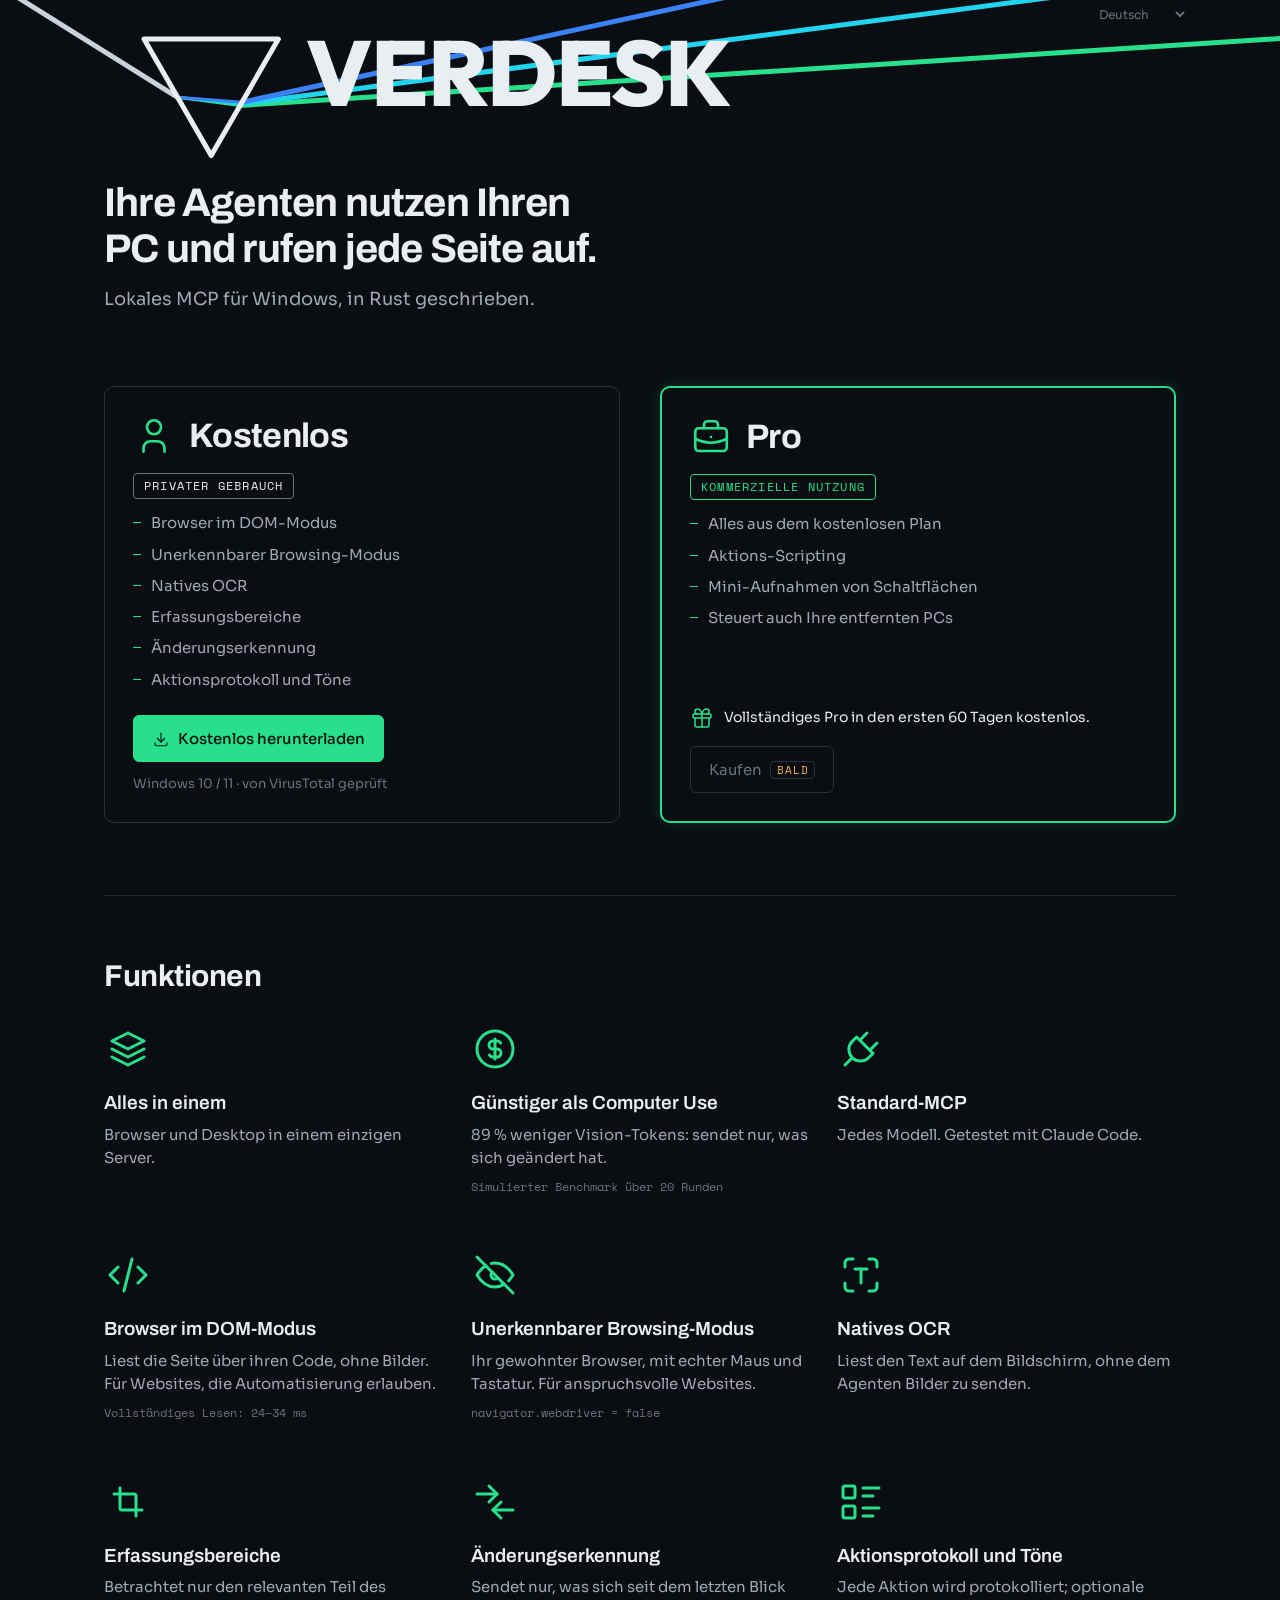
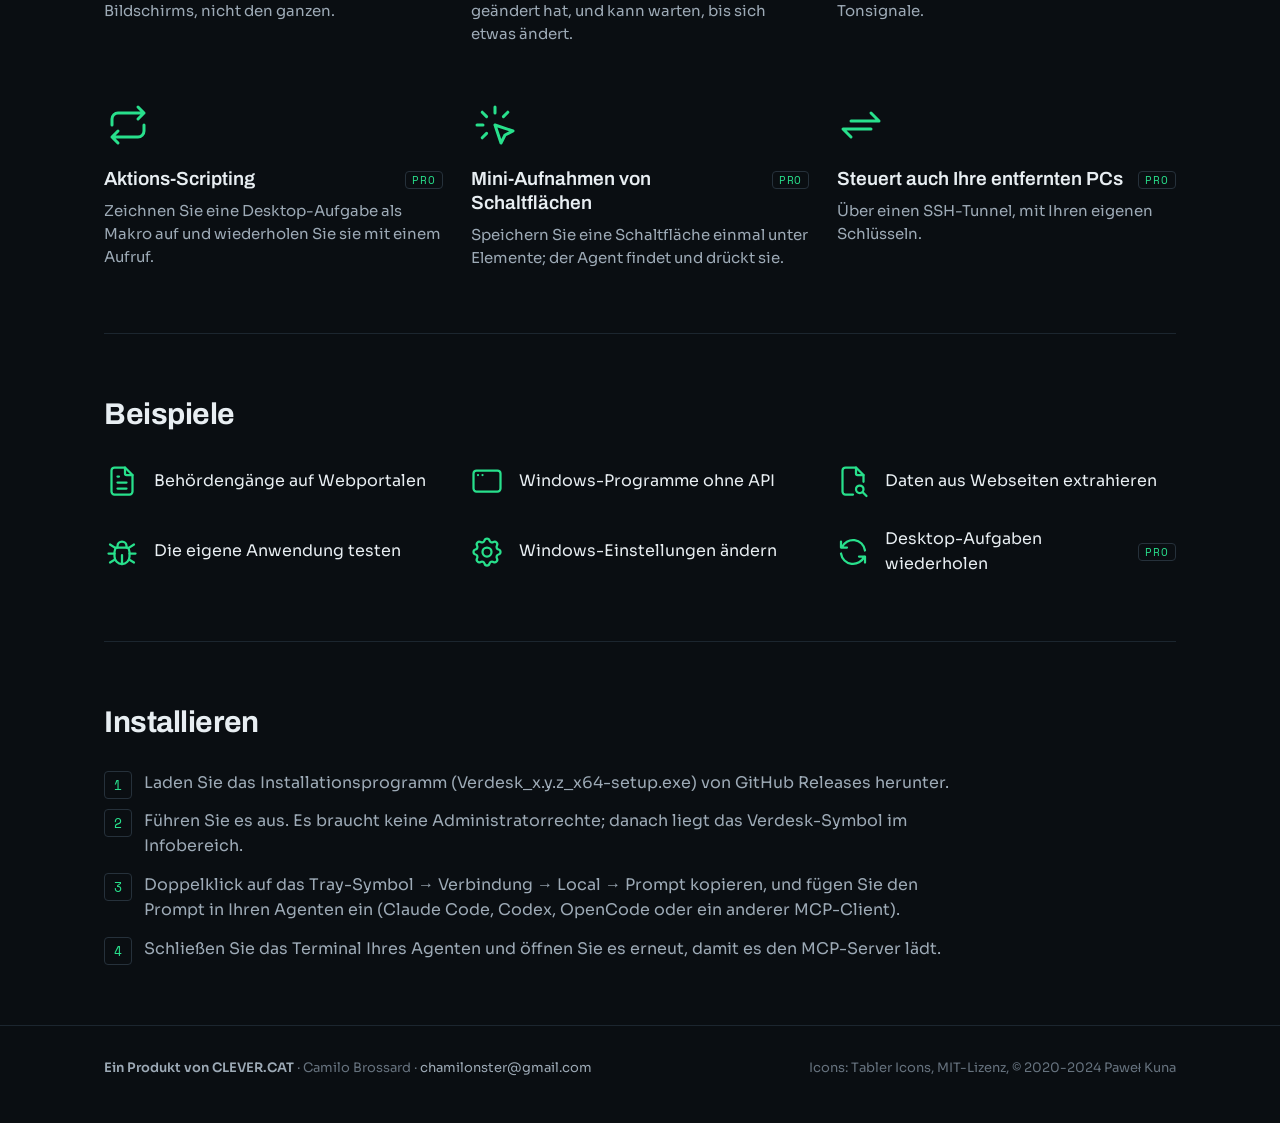
==== commit 11972622: "site: el paso 3 de instalación nombra Claude Code, Codex y OpenCode Desde master 322cf26 (ct-2026-09" ====
--- a/de/index.html
+++ b/de/index.html
@@ -120,7 +120,7 @@
       <ol class="steps">
         <li><span data-i18n="install.1">Laden Sie das Installationsprogramm (Verdesk_x.y.z_x64-setup.exe) von GitHub Releases herunter.</span></li>
         <li><span data-i18n="install.2">Führen Sie es aus. Es braucht keine Administratorrechte; danach liegt das Verdesk-Symbol im Infobereich.</span></li>
-        <li><span data-i18n="install.3">Doppelklick auf das Tray-Symbol → Verbindung → Local → Prompt kopieren, und fügen Sie den Prompt in Ihren Agenten ein (Claude Code oder ein anderer MCP-Client).</span></li>
+        <li><span data-i18n="install.3">Doppelklick auf das Tray-Symbol → Verbindung → Local → Prompt kopieren, und fügen Sie den Prompt in Ihren Agenten ein (Claude Code, Codex, OpenCode oder ein anderer MCP-Client).</span></li>
         <li><span data-i18n="install.4">Schließen Sie das Terminal Ihres Agenten und öffnen Sie es erneut, damit es den MCP-Server lädt.</span></li>
       </ol>
     </section>
--- a/style.css
+++ b/style.css
@@ -104,7 +104,13 @@
   ol.steps li::before { content: counter(st); position: absolute; left: 0; top: 0; width: 26px; height: 26px; border: 1px solid var(--line-2); color: #28E08C; font-family: var(--mono); font-size: 13px; display: grid; place-items: center; }
   .plans { align-items: stretch; }
   .card { border: 1px solid var(--line-2); padding: 28px; display: flex; flex-direction: column; gap: 12px; }
-  .card.pro-card { border: 2px solid #28E08C; box-shadow: 0 0 0 1px #28E08C22, 0 0 28px #28E08C40, inset 0 0 22px #28E08C14; }
+  .card.pro-card { border: 2px solid #28E08C; box-shadow: 0 0 16px #28E08C26; animation: haz-glow 9s ease-in-out infinite; }
+  @keyframes haz-glow {
+    0%, 100% { border-color: #28E08C; box-shadow: 0 0 16px #28E08C26; }
+    33.3%    { border-color: #22D3EE; box-shadow: 0 0 16px #22D3EE26; }
+    66.6%    { border-color: #3B82F6; box-shadow: 0 0 16px #3B82F626; }
+  }
+  @media (prefers-reduced-motion: reduce) { .card.pro-card { animation: none; } }
   .card h3 { margin: 0; font-family: var(--display); font-weight: 700; font-size: 34px; line-height: 1; letter-spacing: -.02em; }
   .card-head { display: flex; align-items: center; gap: 14px; margin-bottom: 4px; }
   .card .plan-ic { width: 42px; height: 42px; margin: 0; }
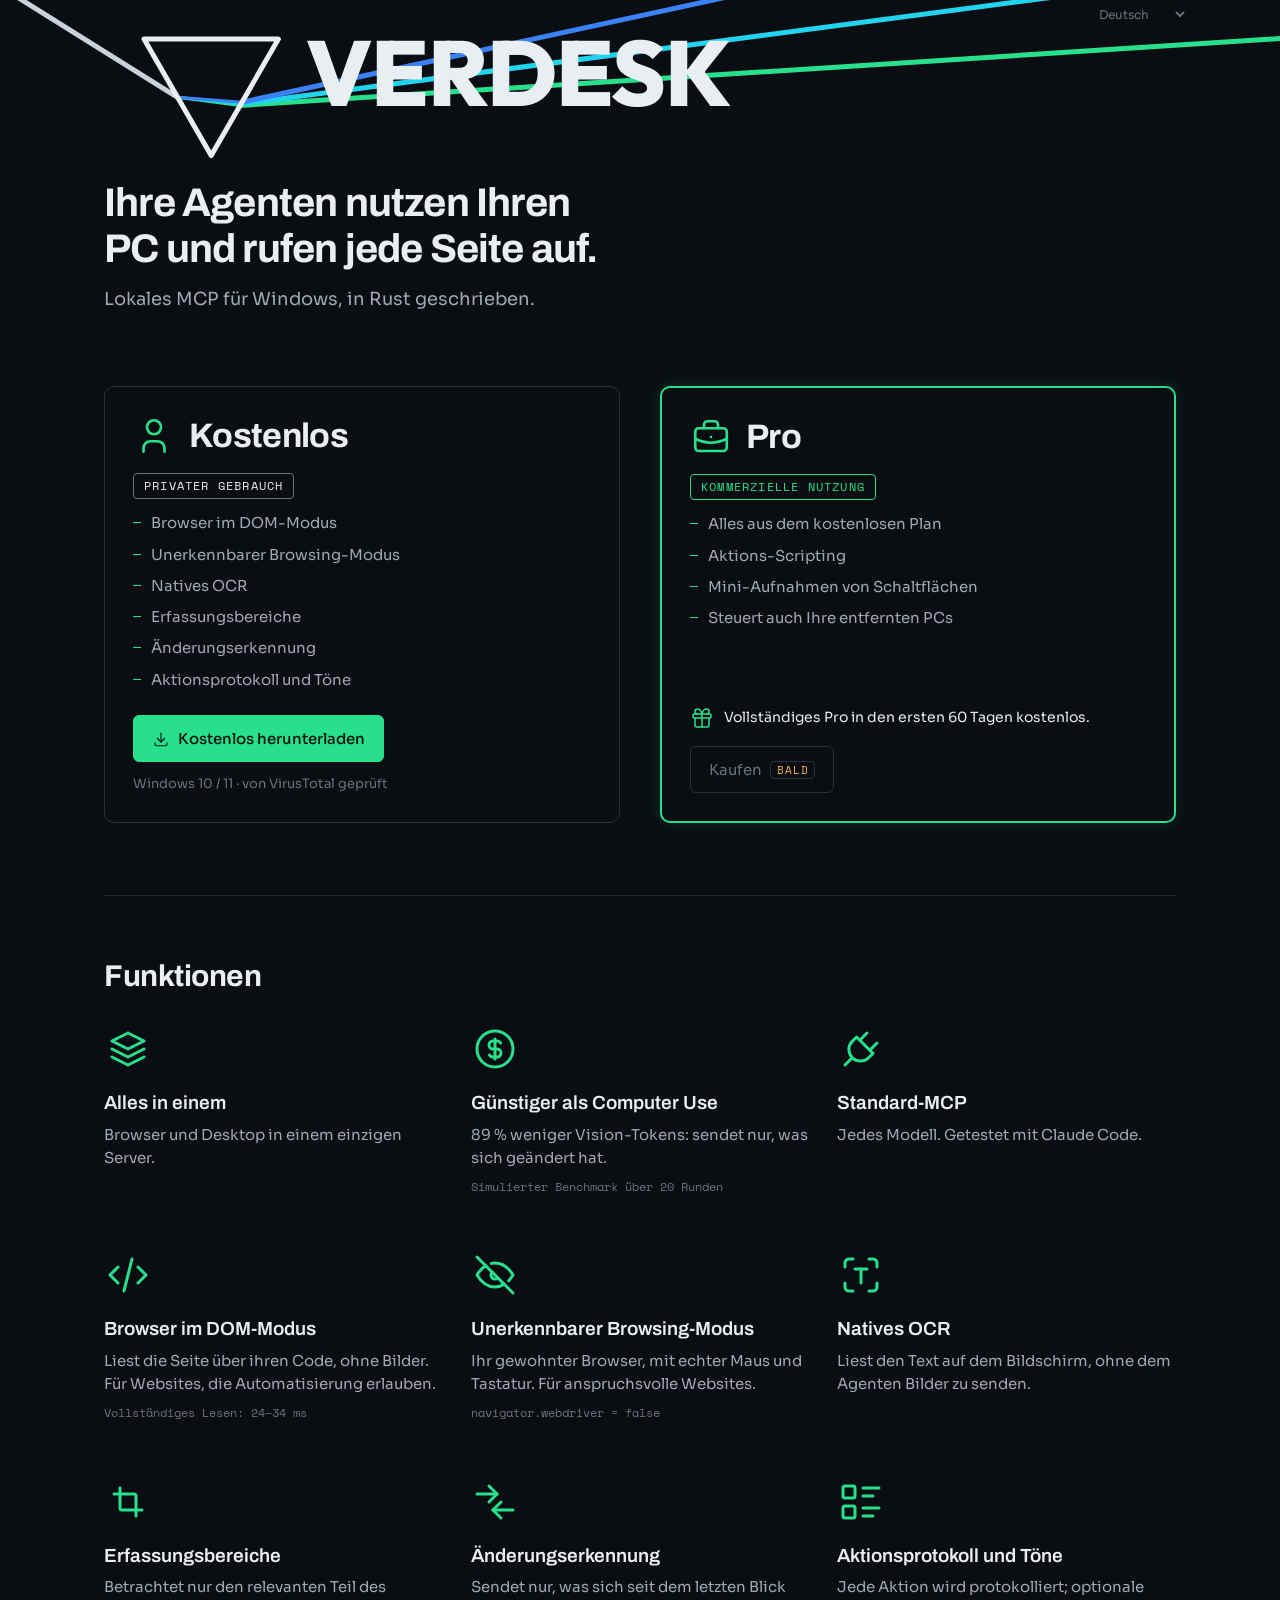
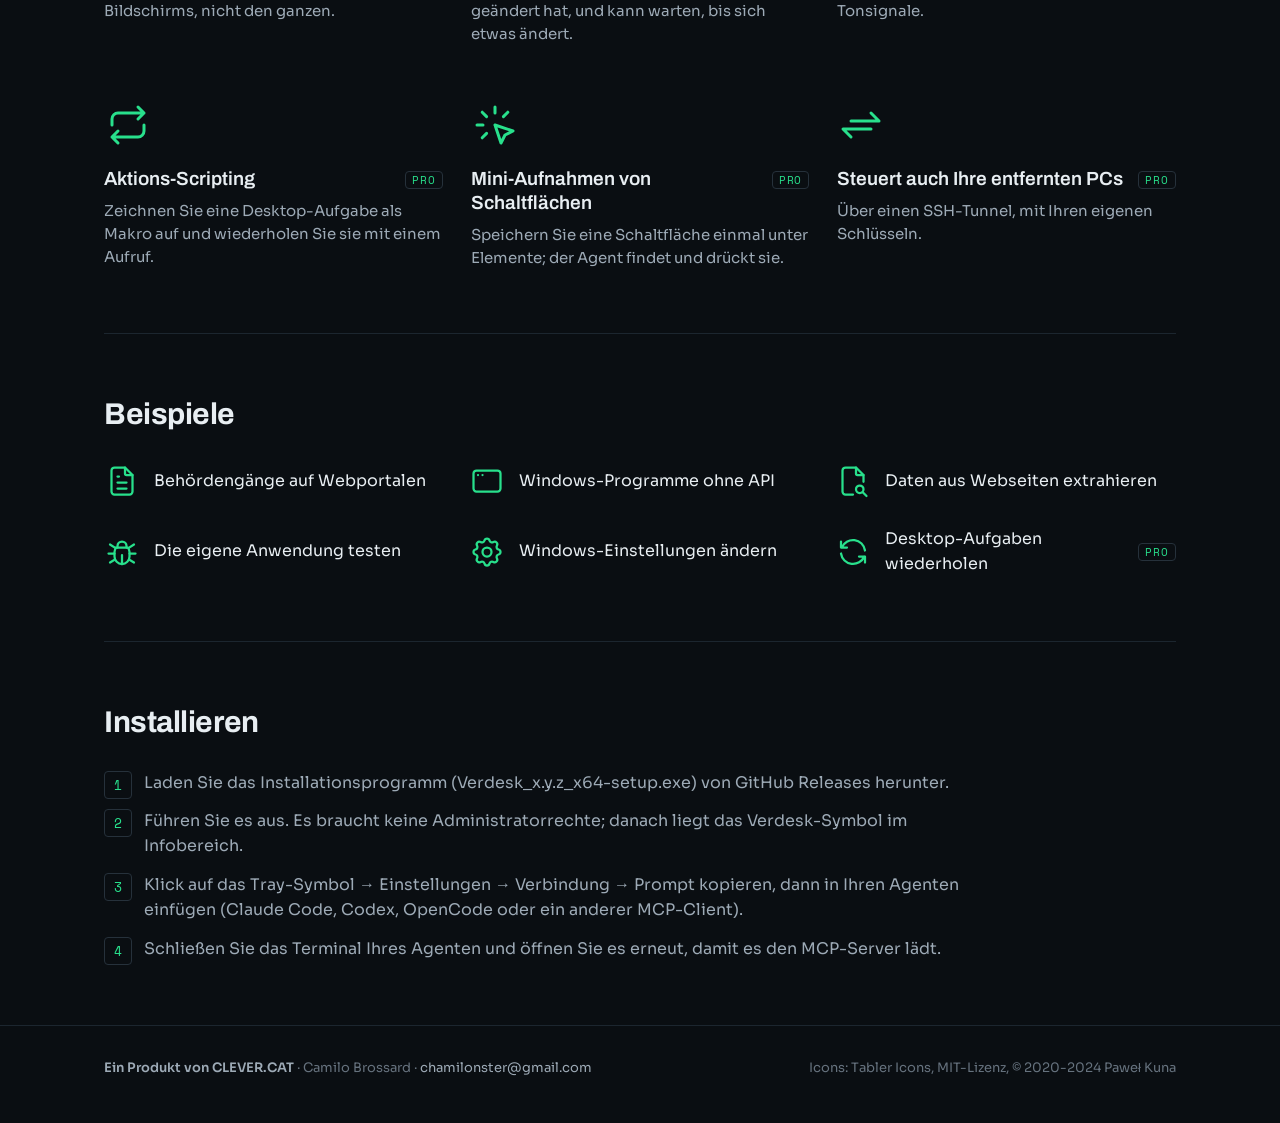
==== commit ded06cbb: "site: paso 3 de instalación con un clic y más simple Desde master 34f25da (ct-2026-09-24-0027).  Co-" ====
--- a/de/index.html
+++ b/de/index.html
@@ -120,7 +120,7 @@
       <ol class="steps">
         <li><span data-i18n="install.1">Laden Sie das Installationsprogramm (Verdesk_x.y.z_x64-setup.exe) von GitHub Releases herunter.</span></li>
         <li><span data-i18n="install.2">Führen Sie es aus. Es braucht keine Administratorrechte; danach liegt das Verdesk-Symbol im Infobereich.</span></li>
-        <li><span data-i18n="install.3">Doppelklick auf das Tray-Symbol → Verbindung → Local → Prompt kopieren, und fügen Sie den Prompt in Ihren Agenten ein (Claude Code, Codex, OpenCode oder ein anderer MCP-Client).</span></li>
+        <li><span data-i18n="install.3">Klick auf das Tray-Symbol → Einstellungen → Verbindung → Prompt kopieren, dann in Ihren Agenten einfügen (Claude Code, Codex, OpenCode oder ein anderer MCP-Client).</span></li>
         <li><span data-i18n="install.4">Schließen Sie das Terminal Ihres Agenten und öffnen Sie es erneut, damit es den MCP-Server lädt.</span></li>
       </ol>
     </section>
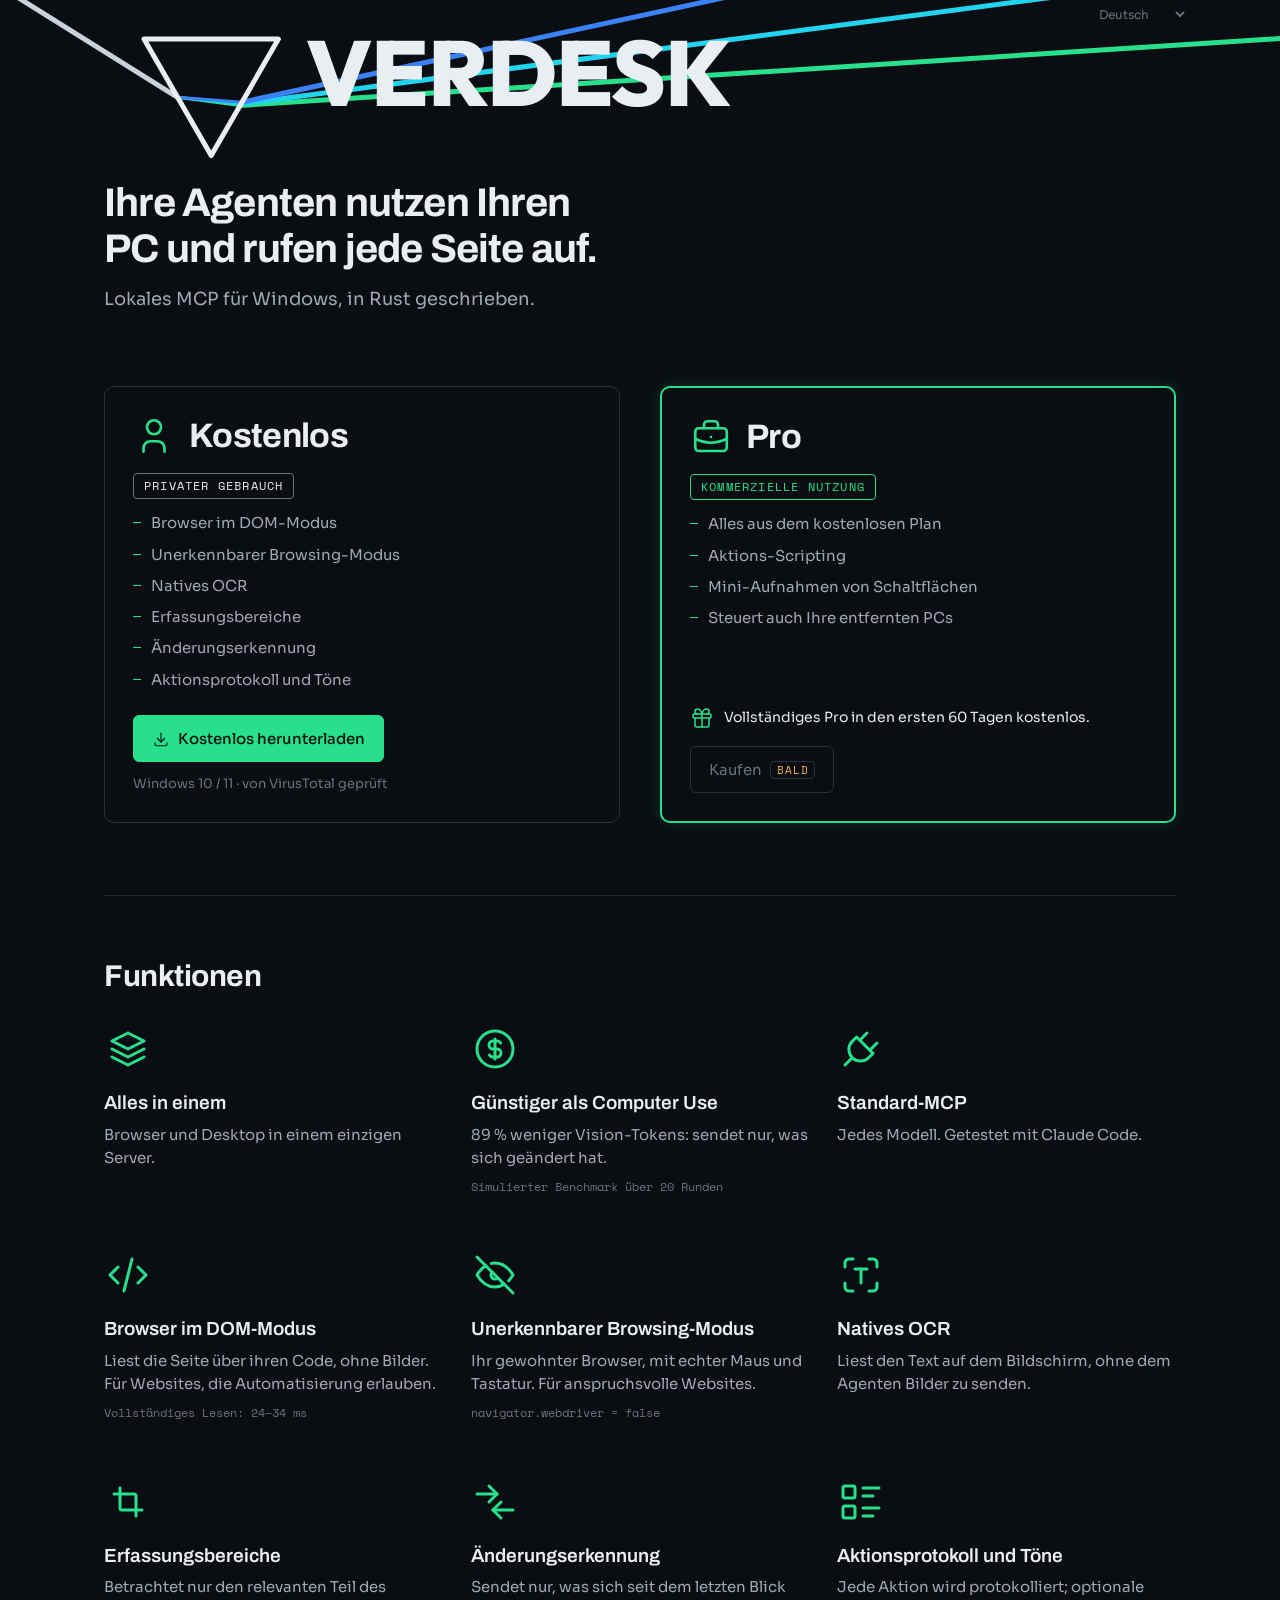
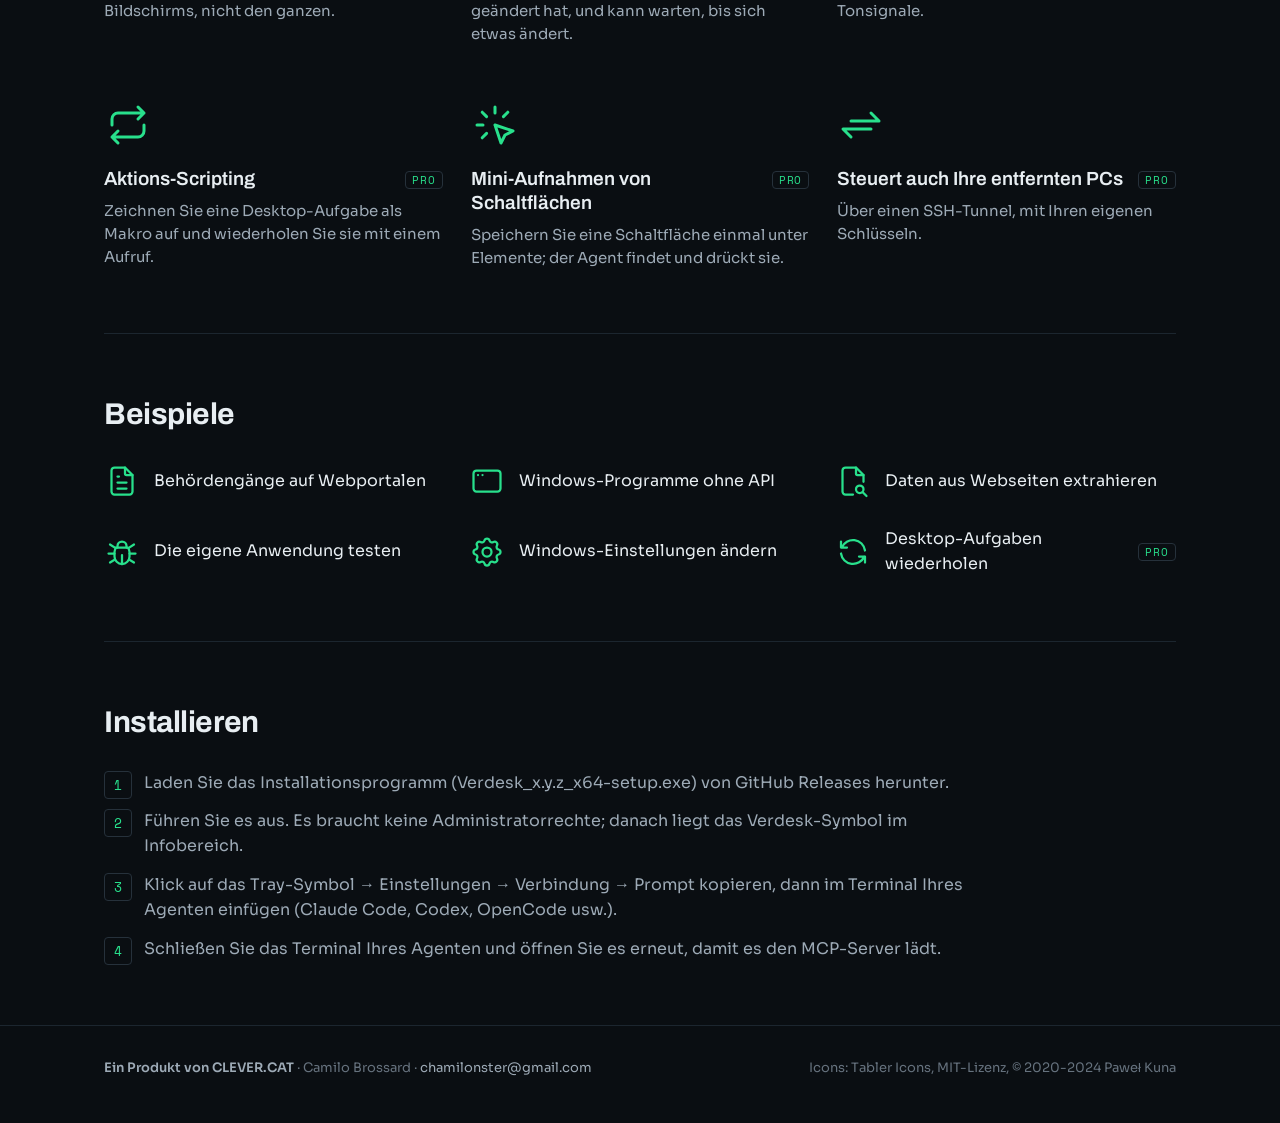
==== commit 9fb24a5f: "site: paso 3 — pegar en el terminal del agente (Claude Code, Codex, OpenCode, etc.) Desde master 71f" ====
--- a/de/index.html
+++ b/de/index.html
@@ -120,7 +120,7 @@
       <ol class="steps">
         <li><span data-i18n="install.1">Laden Sie das Installationsprogramm (Verdesk_x.y.z_x64-setup.exe) von GitHub Releases herunter.</span></li>
         <li><span data-i18n="install.2">Führen Sie es aus. Es braucht keine Administratorrechte; danach liegt das Verdesk-Symbol im Infobereich.</span></li>
-        <li><span data-i18n="install.3">Klick auf das Tray-Symbol → Einstellungen → Verbindung → Prompt kopieren, dann in Ihren Agenten einfügen (Claude Code, Codex, OpenCode oder ein anderer MCP-Client).</span></li>
+        <li><span data-i18n="install.3">Klick auf das Tray-Symbol → Einstellungen → Verbindung → Prompt kopieren, dann im Terminal Ihres Agenten einfügen (Claude Code, Codex, OpenCode usw.).</span></li>
         <li><span data-i18n="install.4">Schließen Sie das Terminal Ihres Agenten und öffnen Sie es erneut, damit es den MCP-Server lädt.</span></li>
       </ol>
     </section>
